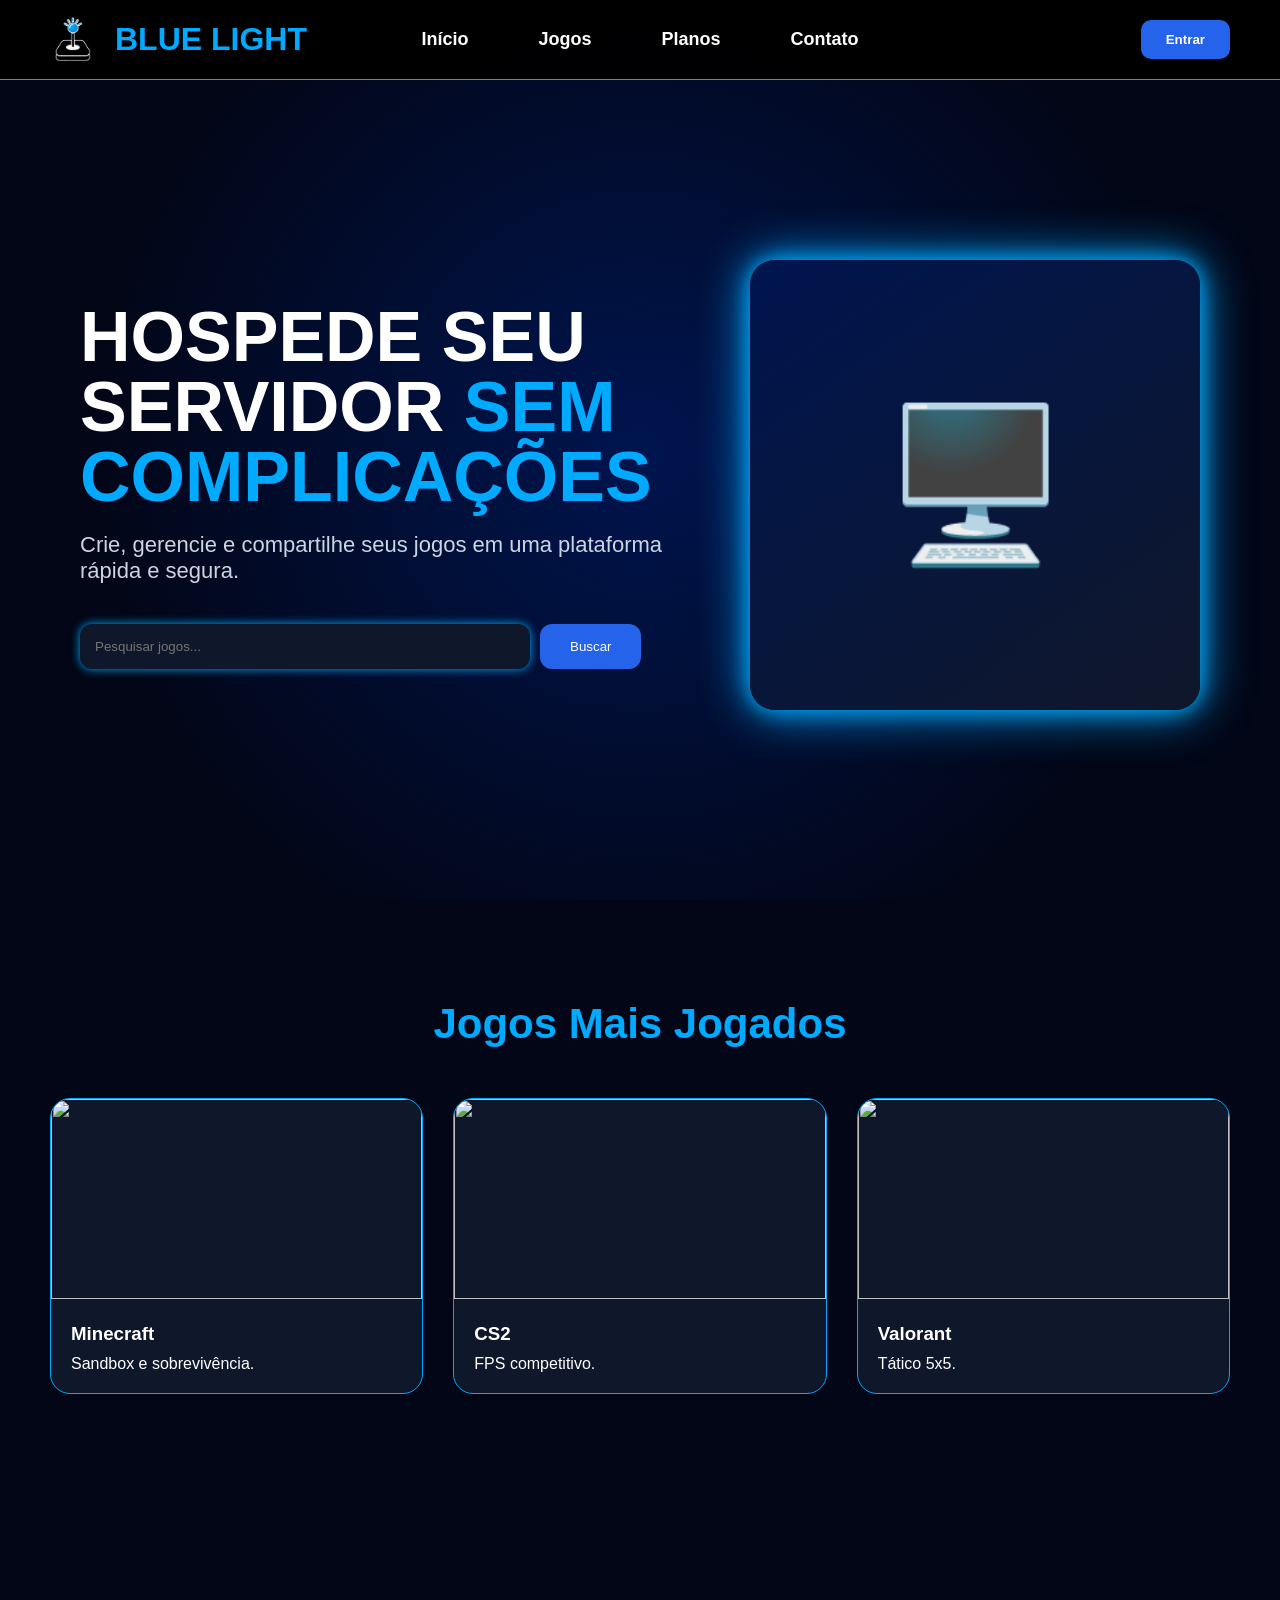
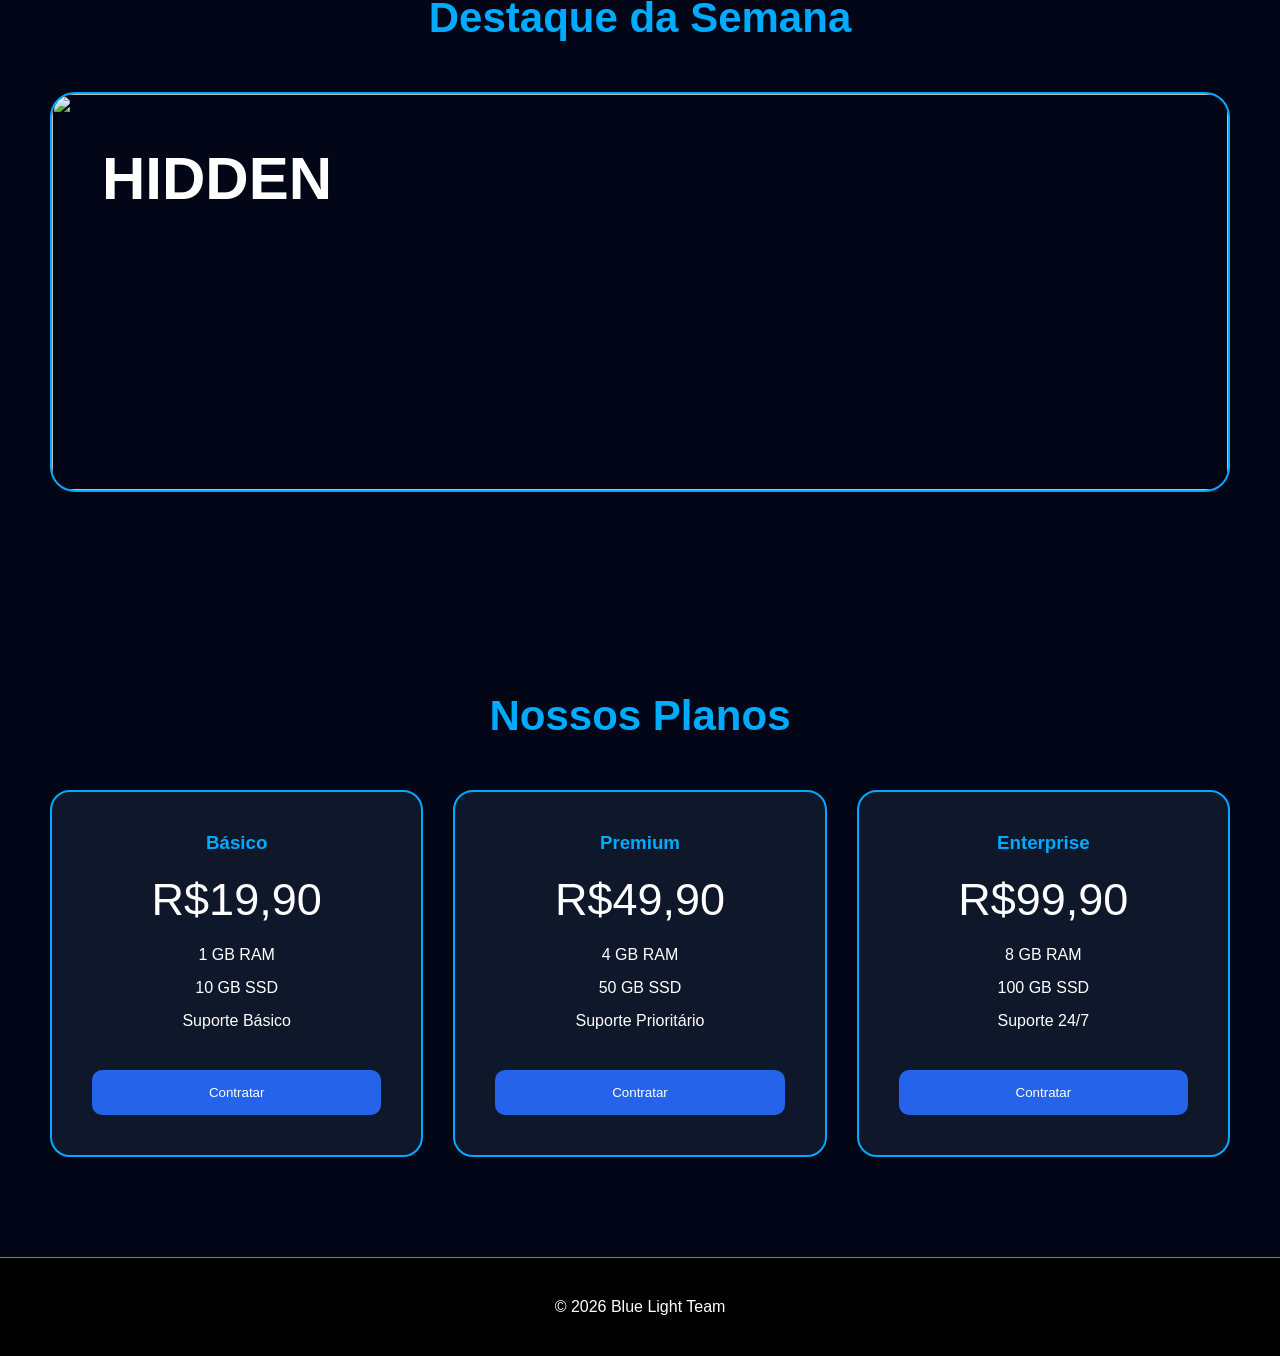
==== Index.html @ 97617d25 "Merge branch 'main' of https://github.com/Maicky0918/BLT" ====
<!DOCTYPE html>
<html lang="pt-BR">
<head>
<meta charset="UTF-8">
<meta name="viewport" content="width=device-width, initial-scale=1.0">
<link rel="stylesheet" href="Css/Index.css">
<title>Blue Light Team</title>

</head>
<body>

<header>
    <div class="logo">
    <img src="img/Logo Blue Light com contorno.png" alt="Logo" id="blt">
    <span>BLUE LIGHT</span>
</div>

    <nav>
    <ul>
        <li><a href="#inicio">Início</a></li>
        <li><a href="#jogos">Jogos</a></li>
        <li><a href="#planos">Planos</a></li>
        <li><a href="#contato">Contato</a></li>
    </ul>
    </nav>

    <button class="login-btn" id="abrirModal">
        Entrar
    </button>

</header>

<section class="hero" id="inicio">

    <div class="hero-text">

        <h1>
            HOSPEDE SEU
            SERVIDOR
            <span>SEM COMPLICAÇÕES</span>
        </h1>

        <p>
            Crie, gerencie e compartilhe seus jogos
            em uma plataforma rápida e segura.
        </p>

        <div class="search">

            <input
            type="text"
            placeholder="Pesquisar jogos...">

            <button>Buscar</button>

        </div>

    </div>

    <div class="server">
        🖥️
    </div>

</section>

<section class="games" id="jogos">

    <h2 class="section-title">
        Jogos Mais Jogados
    </h2>

    <div class="cards">

        <div class="card">
            <img src="https://picsum.photos/500/300?1">
            <div class="card-info">
                <h3>Minecraft</h3>
                <p>Sandbox e sobrevivência.</p>
            </div>
        </div>

        <div class="card">
            <img src="https://picsum.photos/500/300?2">
            <div class="card-info">
                <h3>CS2</h3>
                <p>FPS competitivo.</p>
            </div>
        </div>

        <div class="card">
            <img src="https://picsum.photos/500/300?3">
            <div class="card-info">
                <h3>Valorant</h3>
                <p>Tático 5x5.</p>
            </div>
        </div>

    </div>

</section>

<section class="plans" id="planos">

    <h2 class="section-title">
        Destaque da Semana
    </h2>

    <div class="banner">

        <img src="https://picsum.photos/1200/500">

        <div class="banner-text">
            <h2>HIDDEN</h2>
        </div>

    </div>

</section>

<section class="plans">

    <h2 class="section-title">
        Nossos Planos
    </h2>

    <div class="plan-grid">

        <div class="plan">
            <h3>Básico</h3>
            <div class="price">R$19,90</div>
            <ul>
                <li>1 GB RAM</li>
                <li>10 GB SSD</li>
                <li>Suporte Básico</li>
            </ul>
            <a class = "neymar" href="pagamento.html">
            <button>Contratar</button>
            </a>
        </div>

        <div class="plan">
            <h3>Premium</h3>
            <div class="price">R$49,90</div>
            <ul>
                <li>4 GB RAM</li>
                <li>50 GB SSD</li>
                <li>Suporte Prioritário</li>
            </ul>
            <a  class = "neymar" href="pagamento.html">
            <button>Contratar</button>
            </a>
        </div>

        <div class="plan">
            <h3>Enterprise</h3>
            <div class="price">R$99,90</div>
            <ul>
                <li>8 GB RAM</li>
                <li>100 GB SSD</li>
                <li>Suporte 24/7</li>
            </ul>
            <a class ="neymar" href="pagamento.html">
            <button>Contratar</button>
            </a>
        </div>

    </div>

</section>

<footer id="contato">
    © 2026 Blue Light Team
</footer>

<dialog id="modalLogin">

    <div class="modal-content">

        <button class="fechar" id="fecharModal">
            ✕
        </button>

        <h2>Entrar</h2>

        <form>

            <input
            type="email"
            placeholder="E-mail"
            required>

            <input
            type="password"
            placeholder="Senha"
            required>
            

            <button type="submit">
                Entrar
            </button>
            <a href="login.html" class="cadastro" role="button">
                            Cadastre-se
                 </a>


        </form>
        
    </div>

</dialog>

<script>

const modal =
document.getElementById("modalLogin");

document
.getElementById("abrirModal")
.addEventListener("click", () => {

    modal.showModal();

});

document
.getElementById("fecharModal")
.addEventListener("click", () => {

    modal.close();


});

</script>

</body>
</html>
---- Css/Index.css ----
/* ==========================
   RESET
========================== */

*{
    margin:0;
    padding:0;
    box-sizing:border-box;
    font-family:Arial, Helvetica, sans-serif;
}

body{
    background:#020617;
    color:white;
}

/* ==========================
   HEADER
========================== */
header{
    position:fixed;
    top:0;
    width:100%;
    height:80px;

    display:grid;
    grid-template-columns: 1fr auto 1fr;
    align-items:center;

    padding:0 50px;

    background:rgba(0,0,0,.95);
    border-bottom:1px solid #00aaff;

    z-index:999;
}

.logo{
    display:flex;
    align-items:center;
    gap:15px;

    color:#00aaff;
    font-size:32px;
    font-weight:bold;

    justify-self:start;
}

#blt{
    width:50px;
    height:50px;
    object-fit:contain;
}

nav a{
    color:white;
    text-decoration:none;
    font-size:18px;
    font-weight:600;
    padding:10px 15px;
    border-radius:8px;
    transition:0.3s;
}

nav a:hover{
    color:#00aaff;
    background:rgba(0,170,255,0.1);
}

nav ul{
    display:flex;
    list-style:none;
    gap:40px;
}

.login-btn{
    justify-self:end;

    background:#2563eb;
    color:white;
    border:none;
    padding:12px 25px;
    border-radius:10px;
    cursor:pointer;
    font-weight:bold;}
    /* ==========================
   HERO
========================== */

.hero{

    min-height:100vh;

    display:flex;
    align-items:center;
    justify-content:space-between;

    padding:120px 80px 50px;

    background:
    radial-gradient(circle at center,
    #00154f 0%,
    #020617 70%);
}

.hero-text{
    max-width:600px;
}

.hero-text h1{
    font-size:70px;
    margin-bottom:20px;
    line-height:1;
}

.hero-text span{
    color:#00aaff;
}

.hero-text p{
    font-size:22px;
    color:#cbd5e1;
    margin-bottom:40px;
}

/* PESQUISA */

.search{
    display:flex;
    gap:10px;
}

.search input{

    width:450px;

    padding:15px;

    border:none;

    border-radius:12px;

    background:#0f172a;

    color:white;

    box-shadow:0 0 10px #00aaff;
}

.search button{

    background:#2563eb;

    color:white;

    border:none;

    padding:15px 30px;

    border-radius:12px;

    cursor:pointer;
}

.server{

    width:450px;
    height:450px;

    border-radius:25px;

    background:
    linear-gradient(145deg,
    #00154f,
    #0f172a);

    display:flex;
    justify-content:center;
    align-items:center;

    font-size:150px;

    box-shadow:
    0 0 20px #00aaff,
    0 0 50px #00aaff;
}

/* ==========================
   TÍTULOS
========================== */

.section-title{
    text-align:center;
    color:#00aaff;
    margin-bottom:50px;
    font-size:42px;
}

/* ==========================
   JOGOS
========================== */

.games{
    padding:100px 50px;
}

.cards{

    display:grid;

    grid-template-columns:
    repeat(auto-fit,minmax(280px,1fr));

    gap:30px;
}

.card{

    background:#0f172a;

    border-radius:20px;

    overflow:hidden;

    border:1px solid #00aaff;

    transition:.4s;
}

.card:hover{

    transform:translateY(-10px);

    box-shadow:
    0 0 20px #00aaff;
}

.card img{

    width:100%;
    height:200px;
    object-fit:cover;
}

.card-info{
    padding:20px;
}

.card-info h3{
    margin-bottom:10px;
}

/* ==========================
   DESTAQUE
========================== */

.featured{
    padding:50px;
}

.banner{

    height:400px;

    border-radius:25px;

    overflow:hidden;

    position:relative;

    border:2px solid #00aaff;
}

.banner img{
    width:100%;
    height:100%;
    object-fit:cover;
}

.banner-text{

    position:absolute;

    left:50px;
    top:50px;
}

.banner-text h2{
    font-size:60px;
}

/* ==========================
   PLANOS
========================== */

.plans{

    padding:100px 50px;
}

.plan-grid{

    display:grid;

    grid-template-columns:
    repeat(auto-fit,minmax(280px,1fr));

    gap:30px;
}

.plan{

    background:#0f172a;

    border:2px solid #00aaff;

    border-radius:20px;

    padding:40px;

    text-align:center;
}

.plan h3{
    color:#00aaff;
}

.price{

    font-size:45px;

    margin:20px 0;
}

.plan ul{
    list-style:none;
}

.plan li{
    margin:15px 0;
}

.plan button{

    width:100%;

    margin-top:25px;

    padding:15px;

    border:none;

    border-radius:10px;

    background:#2563eb;

    color:white;

    cursor:pointer;
}

/* ==========================
   FOOTER
========================== */

footer{

    background:black;

    padding:40px;

    text-align:center;

    border-top:1px solid #00aaff;
}

/* ==========================
   MODAL LOGIN
========================== */

#modalLogin{

    border:none;
    background:transparent;
}

#modalLogin::backdrop{

    background:rgba(0,0,0,.8);

    backdrop-filter:blur(5px);
}

.modal-content{

    width:400px;

    padding:40px;

    border-radius:20px;

    background:#0f172a;

    border:2px solid #00aaff;

    box-shadow:
    0 0 20px #00aaff;

    position:fixed;

    right:30px;
    top:30%;

    transform:translateY(-50%);
}

.modal-content h2{

    text-align:center;

    color:#00aaff;

    margin-bottom:25px;
}
.neymar {
position: relative;
font-size: 26px;
color:#ffffff;
}

.modal-content input{

    width:100%;

    padding:15px;

    margin-bottom:15px;

    border:none;

    border-radius:10px;

    background:#1e293b;

    color:white;
}

.modal-content button[type="submit"]{

    width:100%;

    padding:15px;

    background:#2563eb;

    border:none;

    border-radius:10px;

    color:white;

    cursor:pointer;
}

.fechar{

    position:absolute;

    top:10px;

    right:10px;

    width:35px;

    height:35px;

    border:none;

    border-radius:50%;

    cursor:pointer;
}
html{
    scroll-behavior:smooth;
}

#inicio,
#jogos,
#planos,
#contato{
    scroll-margin-top:100px;
}
.cadastro {
    color: #ffffff;
    text-decoration: none;
    position: relative;
    top: 1px;             /* empurra 10px para baixo */
    margin: 30px 0 25px;
    display: block;
}
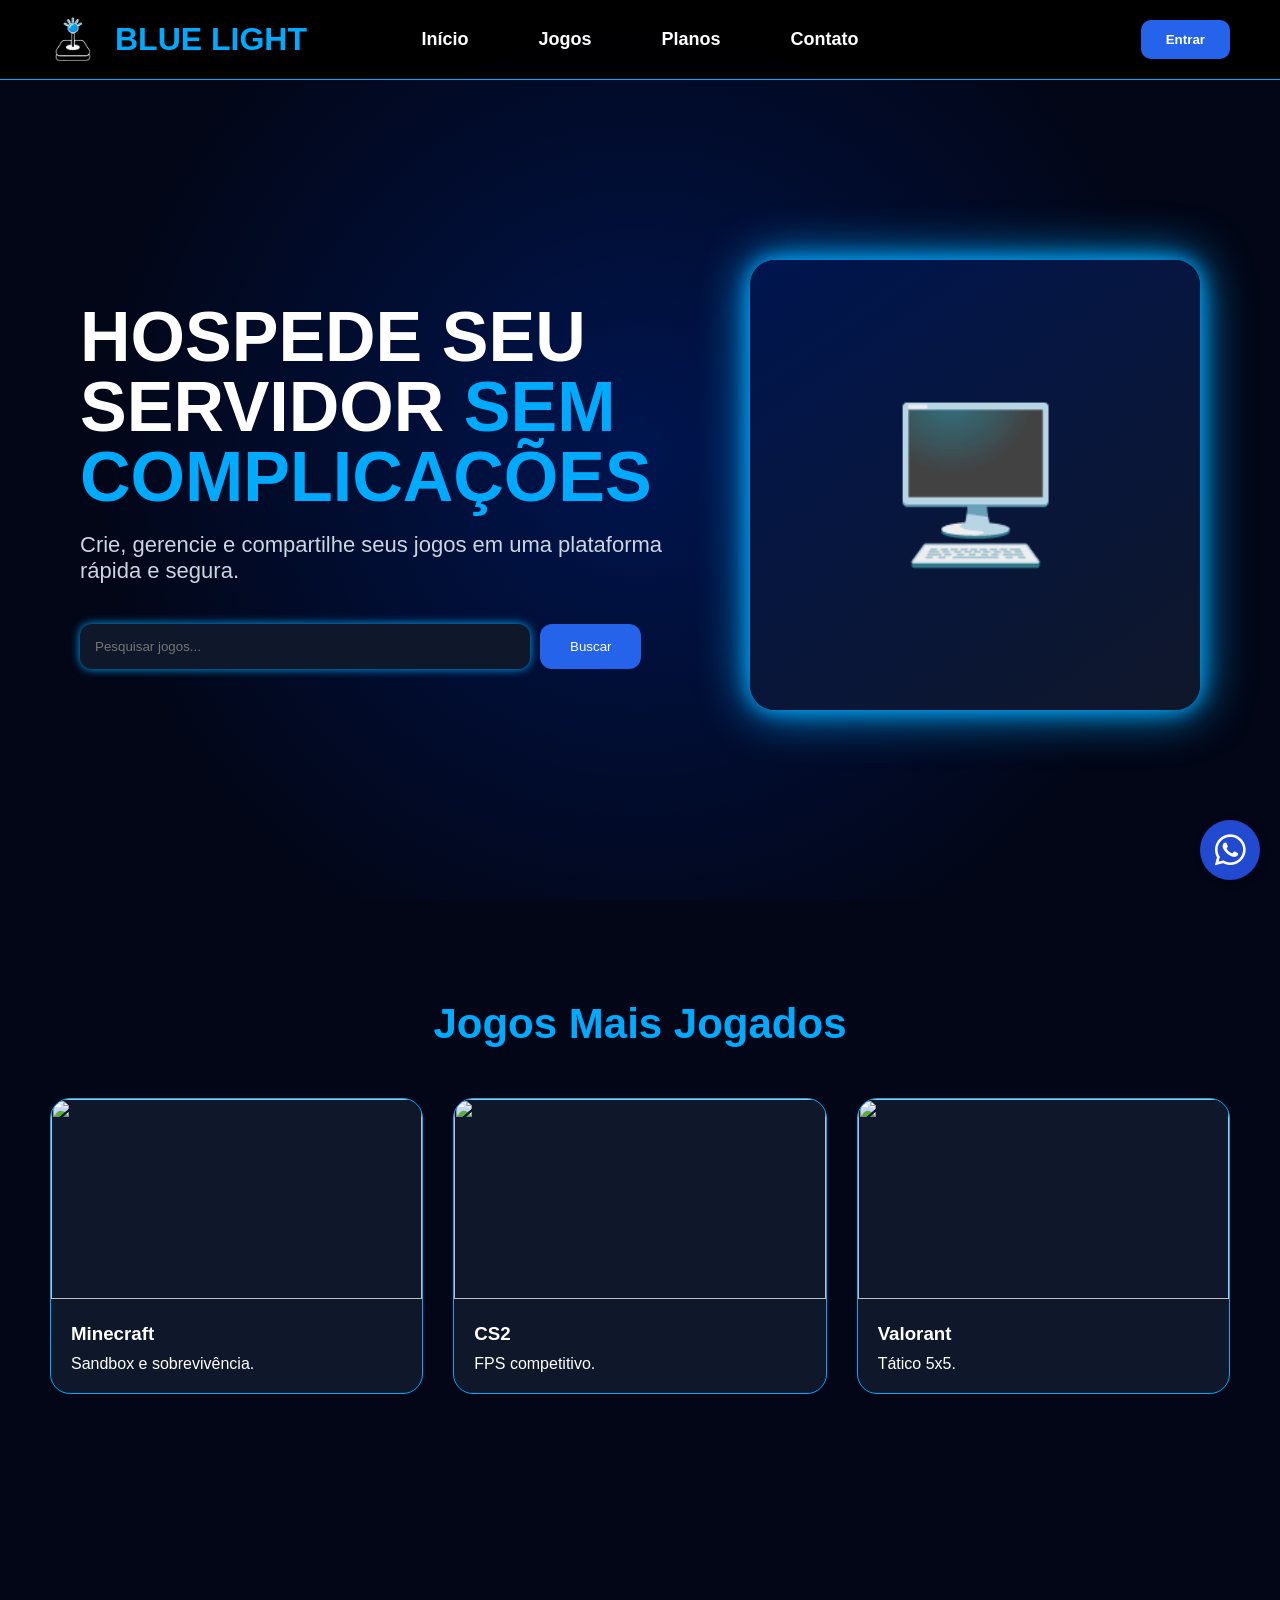
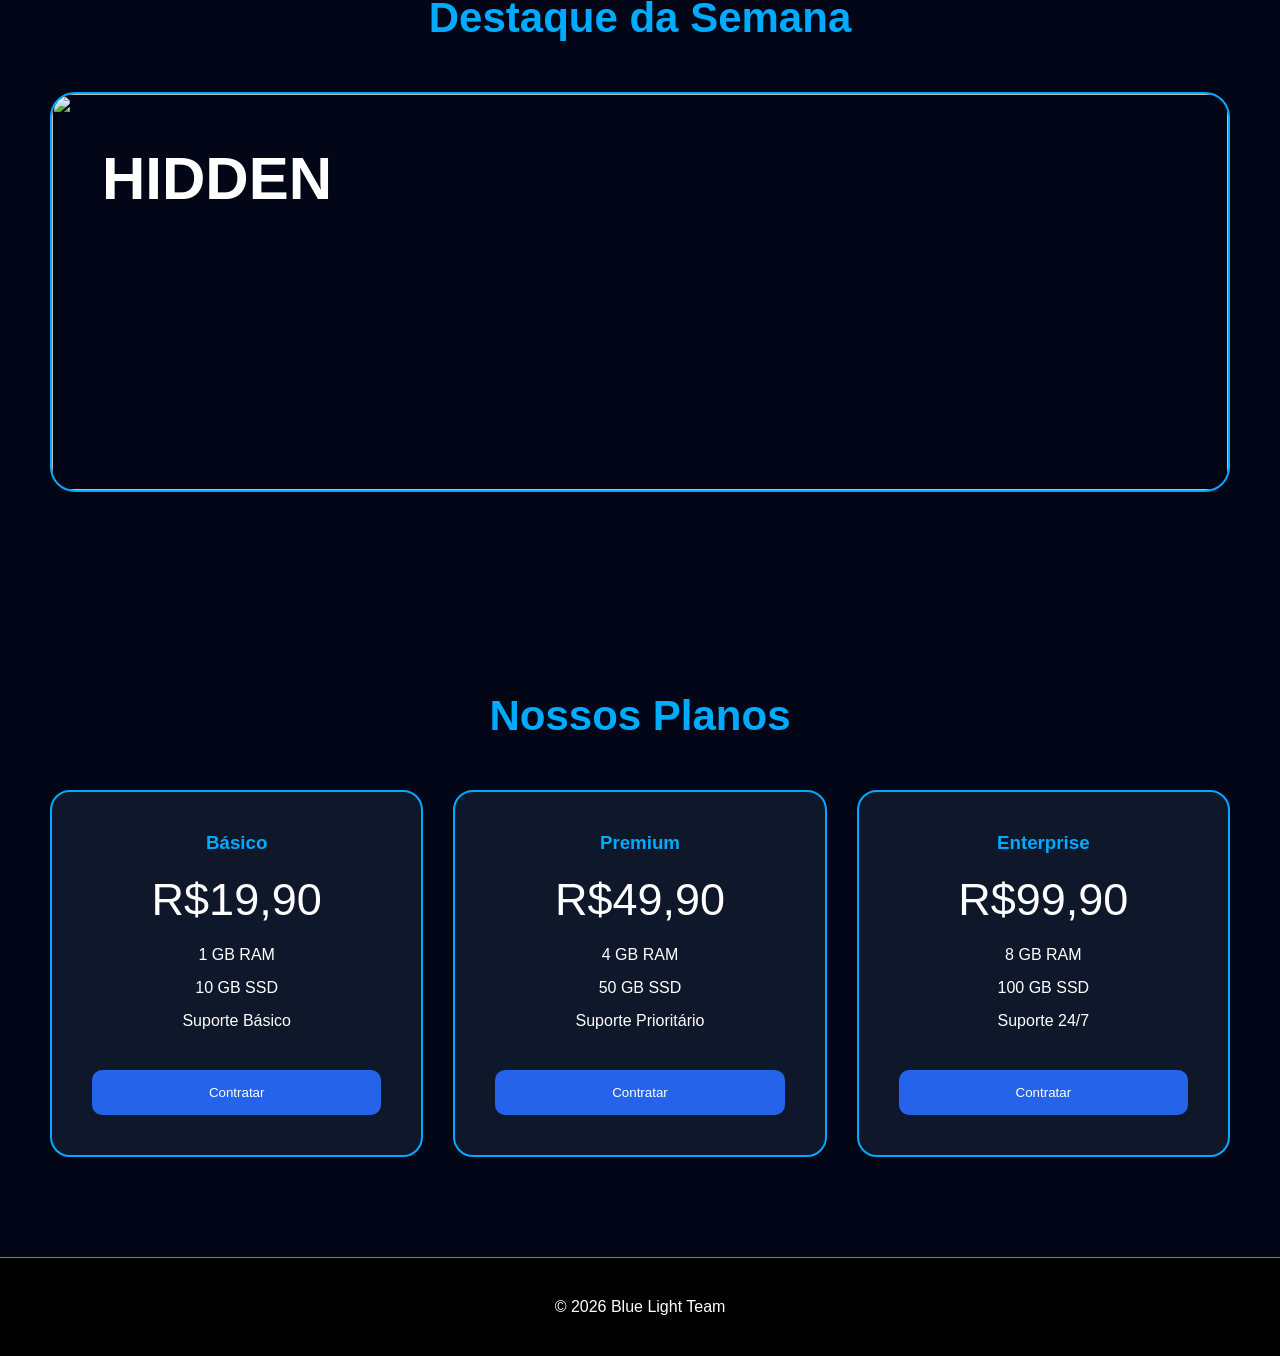
==== commit f305c16a: "Implementação do Botao de Whatsapp na pagina inicial" ====
--- a/Index.html
+++ b/Index.html
@@ -4,6 +4,8 @@
 <meta charset="UTF-8">
 <meta name="viewport" content="width=device-width, initial-scale=1.0">
 <link rel="stylesheet" href="Css/Index.css">
+<link rel="stylesheet"
+        href="https://cdnjs.cloudflare.com/ajax/libs/font-awesome/6.5.1/css/all.min.css">
 <title>Blue Light Team</title>
 
 </head>
@@ -209,6 +211,13 @@
 
 </dialog>
 
+<a href="https://wa.me/5511999999999?text=Ola%20gostaria%20de%20mais%20informa%C3%A7%C3%B5es"
+    class="whatsapp-float"
+    target="_blank"
+    aria-label="Conversar no WhatsApp">
+        <i class="fab fa-whatsapp"></i>
+</a>
+
 <script>
 
 const modal =
--- a/Css/Index.css
+++ b/Css/Index.css
@@ -499,4 +499,26 @@
     top: 1px;             /* empurra 10px para baixo */
     margin: 30px 0 25px;
     display: block;
-}+
+}
+.whatsapp-float{
+        position: fixed;
+        width: 60px;
+        height: 60px;
+        bottom: 20px;
+        right: 20px;
+        background-color: #2756eedc;
+        color: #fff;
+        border-radius: 50%;
+        display: flex;
+        justify-content: center;
+        align-items: center;
+        font-size: 35px;
+        text-decoration: none;
+        box-shadow: 2px 2px 8px rgba(0, 0, 0, 0.3);
+        transition: 0.3s;  
+}
+.whatsapp-float:hover{
+        background-color: #2755ee60;
+        transform: scale(1.1);
+}
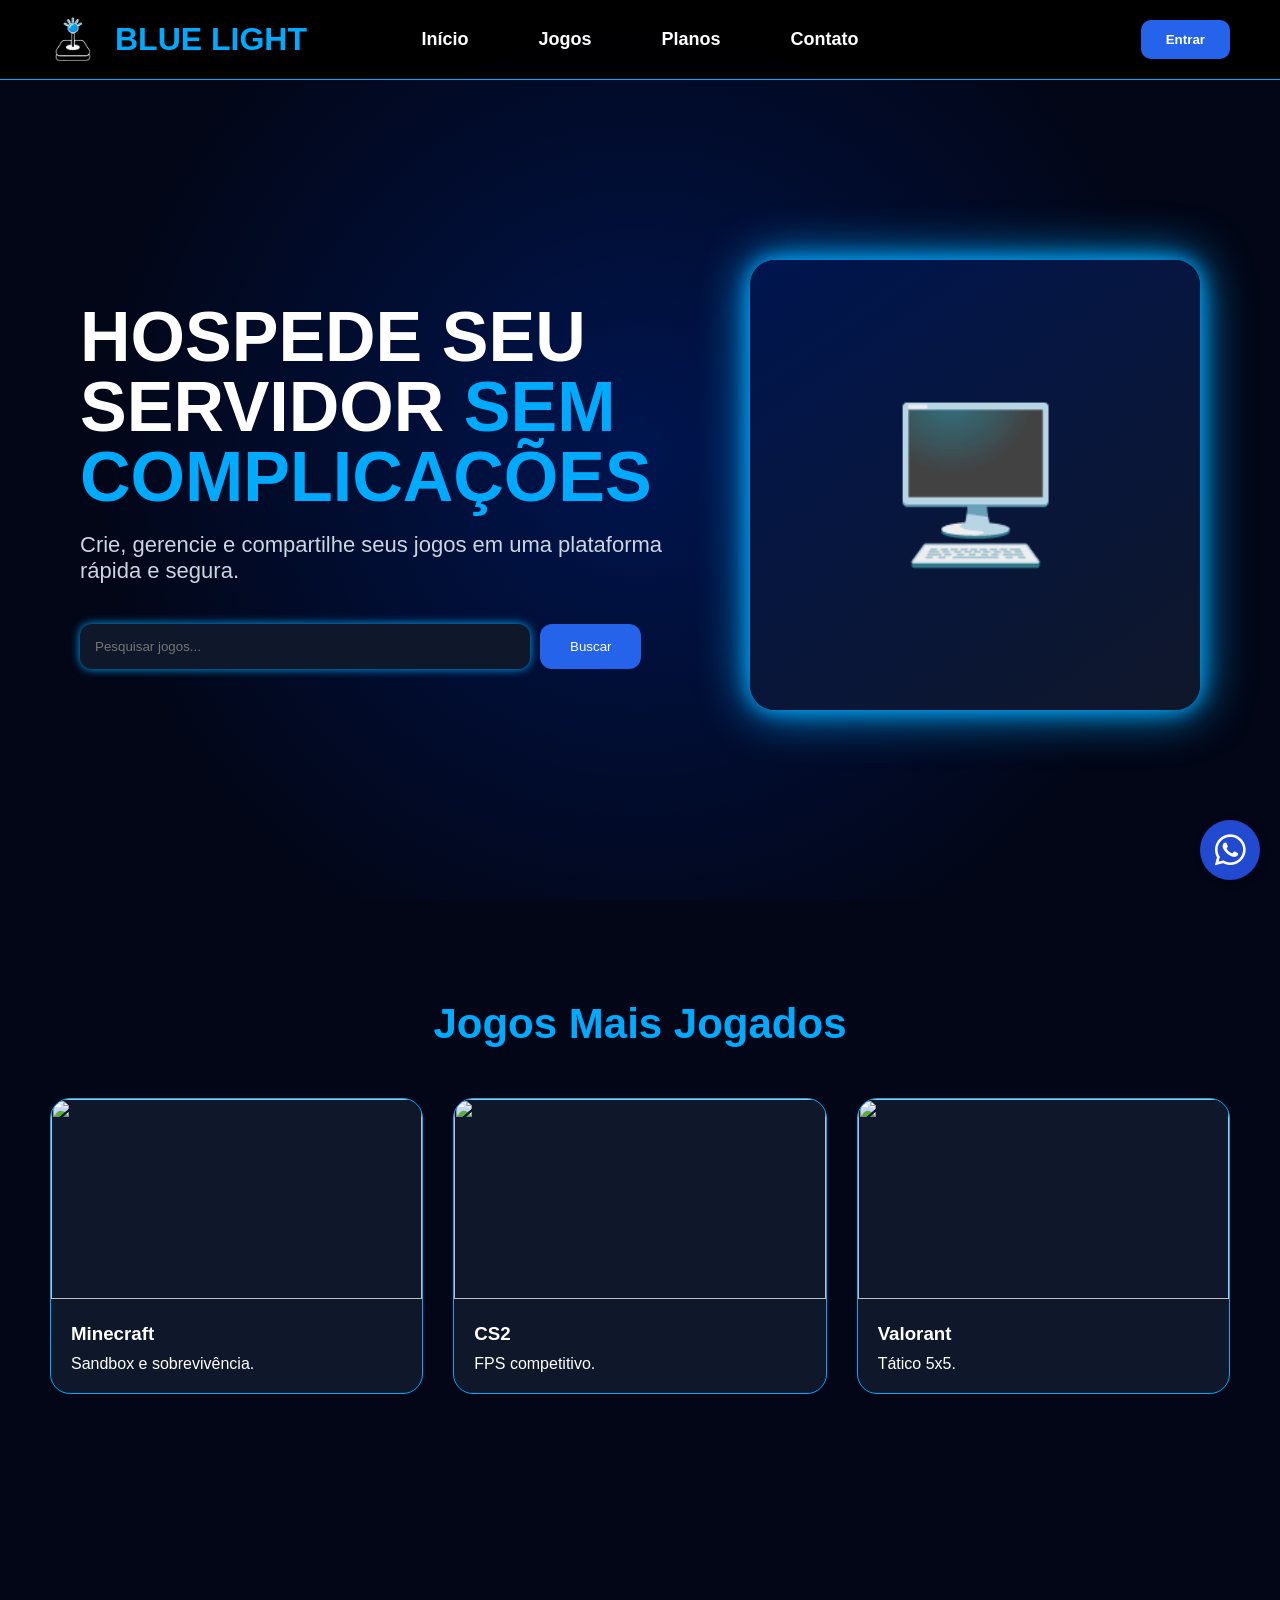
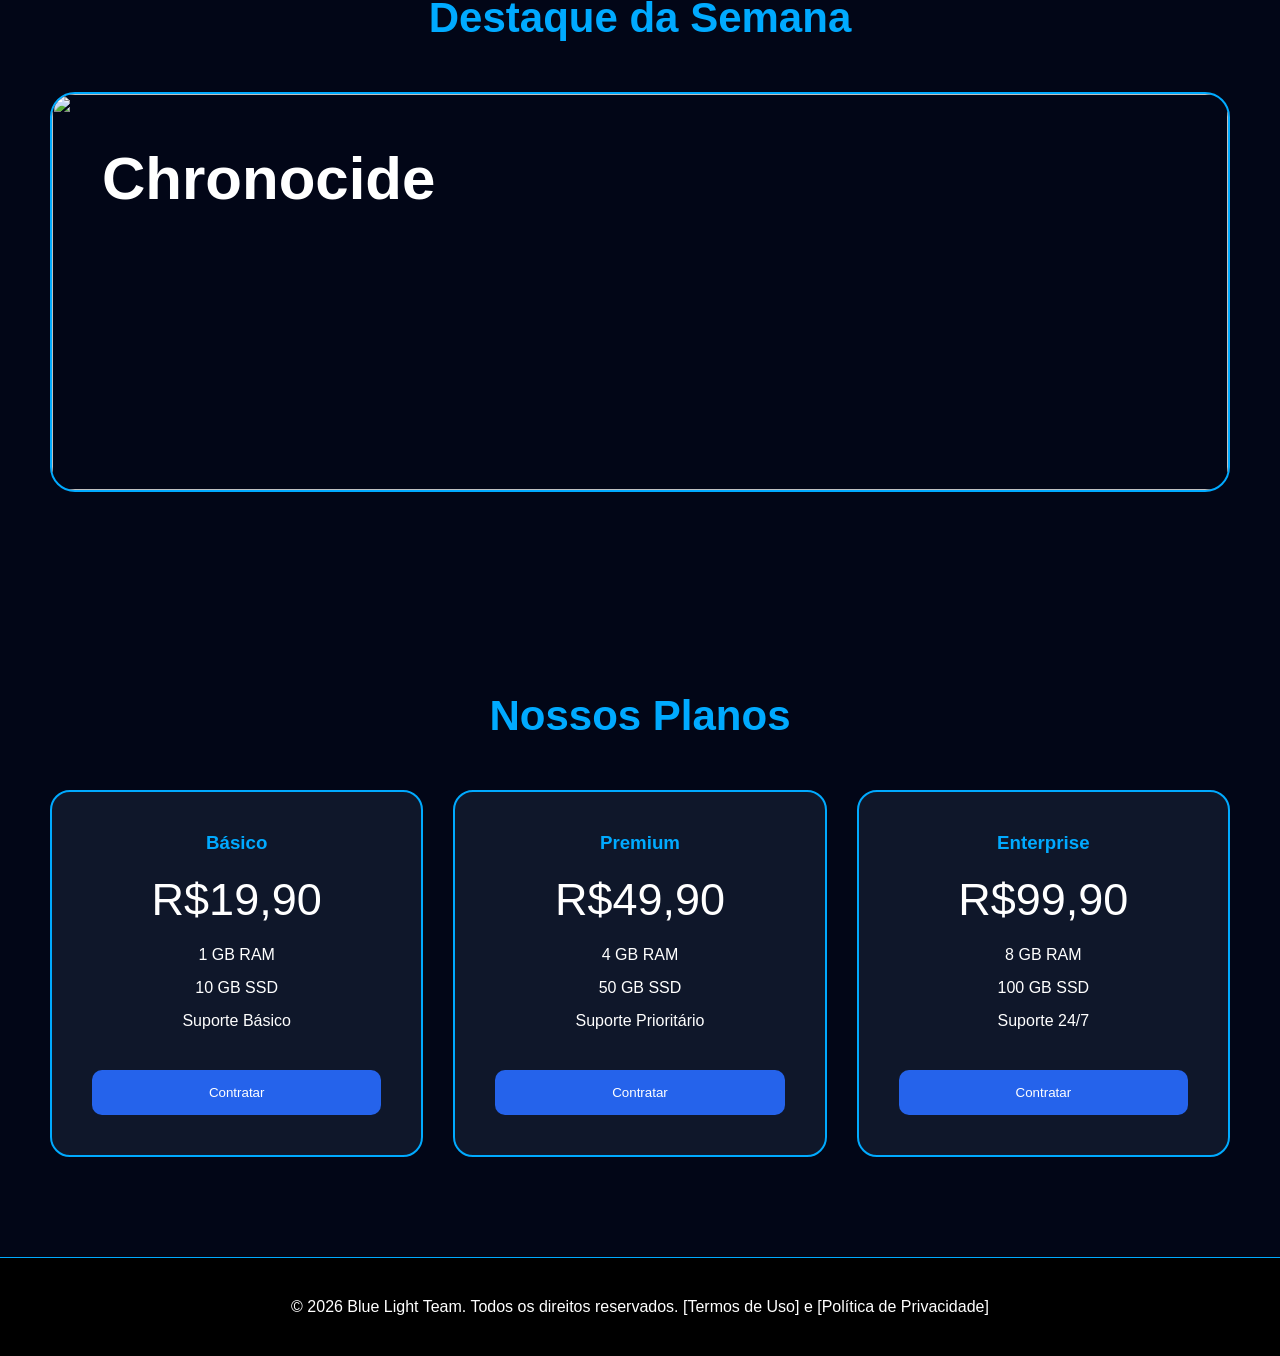
==== commit 5253697f: "implementação dos termos de uso" ====
--- a/Index.html
+++ b/Index.html
@@ -108,11 +108,14 @@
     </h2>
 
     <div class="banner">
-
-        <img src="https://picsum.photos/1200/500">
+     <a href="Jogo/Chronoside.html">
+         <img src="https://picsum.photos/1200/500">
+
+     </a>
+       
 
         <div class="banner-text">
-            <h2>HIDDEN</h2>
+            <h2>Chronocide</h2>
         </div>
 
     </div>
@@ -171,7 +174,7 @@
 </section>
 
 <footer id="contato">
-    © 2026 Blue Light Team
+    © 2026 Blue Light Team. Todos os direitos reservados.  [Termos de Uso] e [Política de Privacidade]
 </footer>
 
 <dialog id="modalLogin">
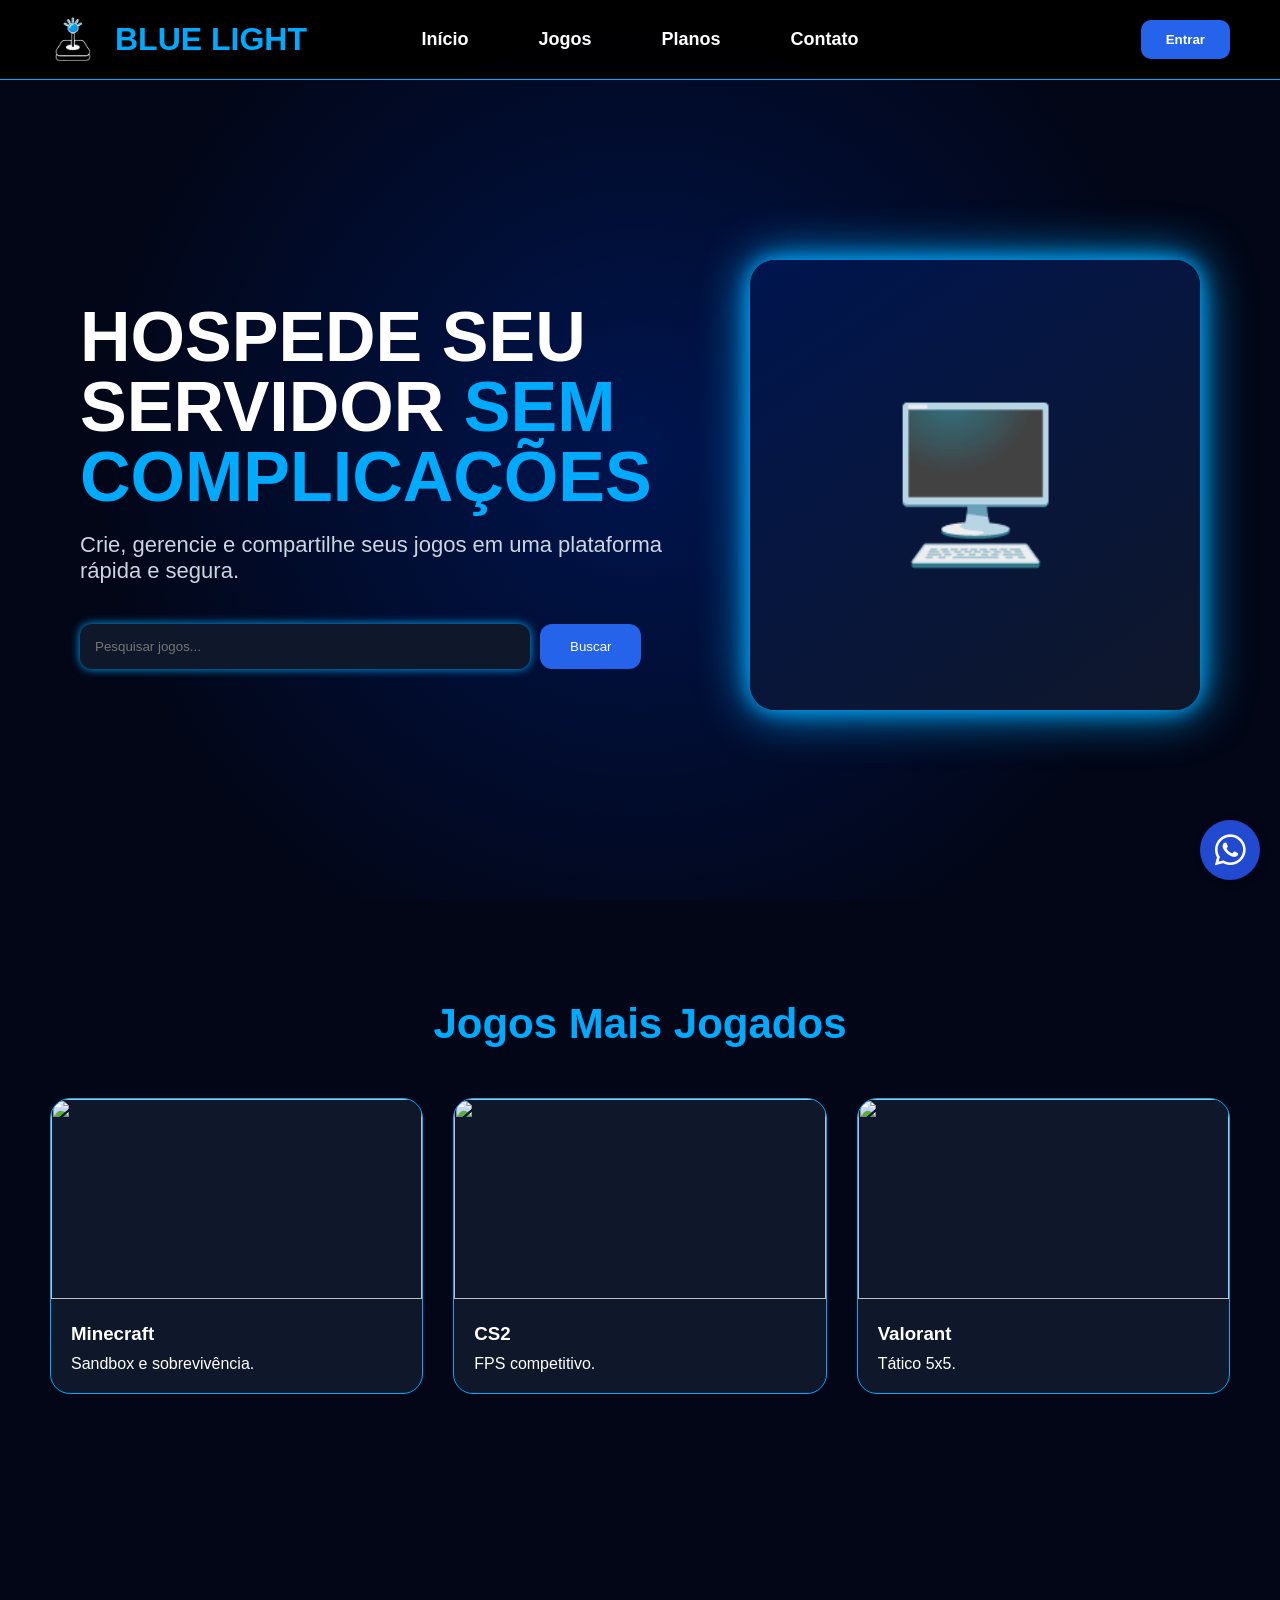
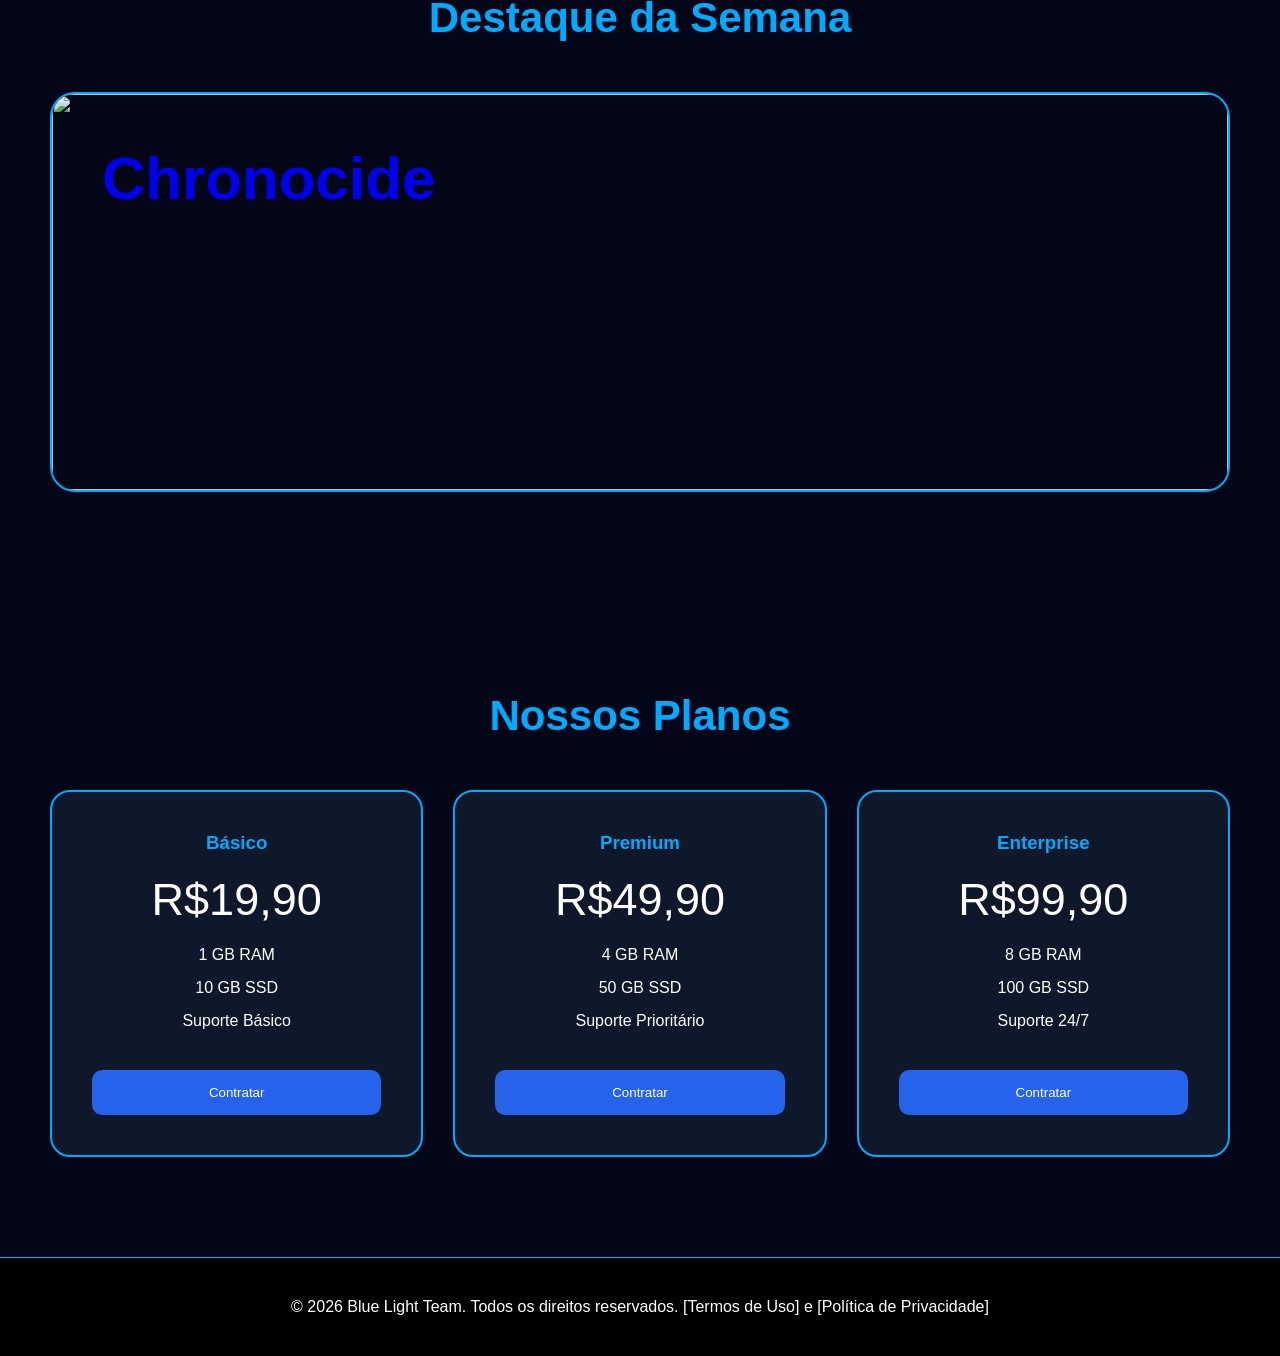
==== commit e660f50a: "implementação do jogo no index" ====
--- a/Index.html
+++ b/Index.html
@@ -108,15 +108,12 @@
     </h2>
 
     <div class="banner">
-     <a href="Jogo/Chronoside.html">
+     <a href="Jogo/Chronoside.html" class="banner-link">
          <img src="https://picsum.photos/1200/500">
-
+         <div class="banner-text">
+            <h2>Chronocide</h2>
+        </div>
      </a>
-       
-
-        <div class="banner-text">
-            <h2>Chronocide</h2>
-        </div>
 
     </div>
 
